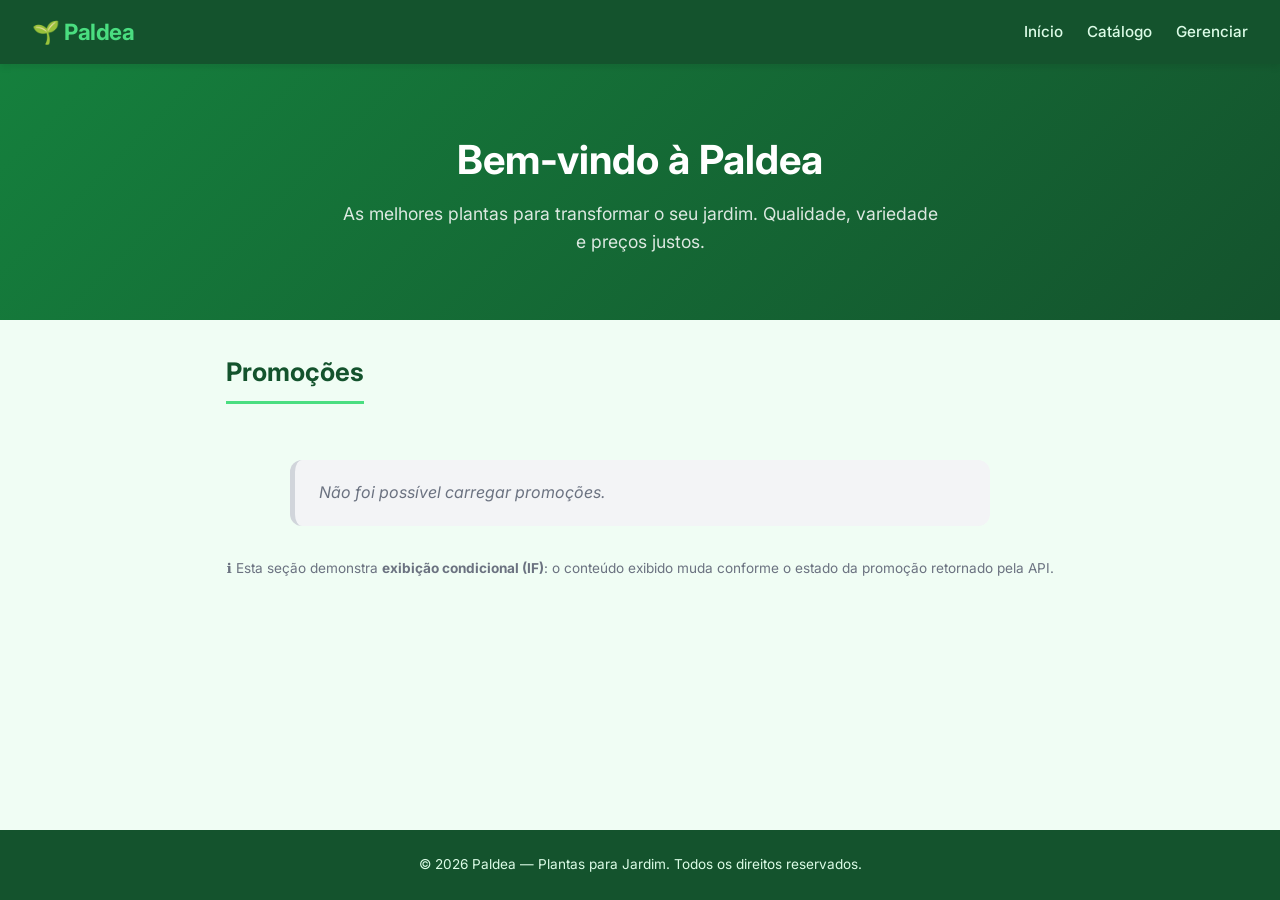
==== src/main/resources/static/index.html @ 4d17f5c3 "initial commit" ====
<!DOCTYPE html>
<html lang="pt-BR">
<head>
    <meta charset="UTF-8">
    <meta name="viewport" content="width=device-width, initial-scale=1.0">
    <meta name="description" content="Paldea - Loja de Plantas para Jardim. Encontre as melhores plantas ornamentais, aromáticas e suculentas.">
    <title>Paldea | Plantas para Jardim</title>
    <link rel="stylesheet" href="style.css">
</head>
<body>

    <!-- Navbar -->
    <header class="navbar">
        <span class="logo">🌱 Paldea</span>
        <nav>
            <a href="index.html">Início</a>
            <a href="catalogo.html">Catálogo</a>
            <a href="crud.html">Gerenciar</a>
        </nav>
    </header>

    <!-- Hero -->
    <section class="hero">
        <h1>Bem-vindo à Paldea</h1>
        <p>As melhores plantas para transformar o seu jardim. Qualidade, variedade e preços justos.</p>
    </section>

    <!-- Promoção — demonstra uso de IF -->
    <div class="container">
        <h2 class="section-title">Promoções</h2>

        <!-- Este bloco é preenchido via JS com lógica condicional (IF) -->
        <div id="promo-container">
            <p style="color: var(--gray-500);">Carregando promoções...</p>
        </div>

        <p style="margin-top:2rem; font-size:.85rem; color:var(--gray-500);">
            ℹ️ Esta seção demonstra <strong>exibição condicional (IF)</strong>: o conteúdo exibido muda conforme o estado da promoção retornado pela API.
        </p>
    </div>

    <footer>
        <p>&copy; 2026 Paldea — Plantas para Jardim. Todos os direitos reservados.</p>
    </footer>

    <script>
        // ========================================================
        // Demonstração de IF: exibe promoção ou mensagem padrão
        // ========================================================
        document.addEventListener('DOMContentLoaded', async () => {
            const container = document.getElementById('promo-container');

            try {
                const res = await fetch('/api/promocao');
                const promo = await res.json();

                // ---- IF condicional ----
                if (promo.ativa) {
                    container.innerHTML = `
                        <div class="promo-banner">
                            ${promo.mensagem}<br>
                            <span style="font-size:.85rem;font-weight:400;">Desconto de ${promo.desconto}% aplicado automaticamente no catálogo.</span>
                        </div>`;
                } else {
                    container.innerHTML = `
                        <div class="promo-hidden">
                            Nenhuma promoção ativa no momento. Fique de olho!
                        </div>`;
                }
            } catch (err) {
                container.innerHTML = `<div class="promo-hidden">Não foi possível carregar promoções.</div>`;
            }
        });
    </script>
</body>
</html>
---- src/main/resources/static/style.css ----
/* ===== Reset & Base ===== */
@import url('https://fonts.googleapis.com/css2?family=Inter:wght@400;500;600;700&display=swap');

*, *::before, *::after {
    margin: 0;
    padding: 0;
    box-sizing: border-box;
}

:root {
    --green-900: #14532d;
    --green-700: #15803d;
    --green-600: #16a34a;
    --green-500: #22c55e;
    --green-400: #4ade80;
    --green-100: #dcfce7;
    --green-50:  #f0fdf4;
    --earth-700: #78350f;
    --earth-500: #a16207;
    --earth-100: #fef3c7;
    --gray-900:  #111827;
    --gray-700:  #374151;
    --gray-500:  #6b7280;
    --gray-300:  #d1d5db;
    --gray-100:  #f3f4f6;
    --white:     #ffffff;
    --red-500:   #ef4444;
    --red-100:   #fee2e2;
    --blue-500:  #3b82f6;
    --shadow-sm: 0 1px 2px rgba(0,0,0,.05);
    --shadow-md: 0 4px 6px rgba(0,0,0,.07);
    --shadow-lg: 0 10px 24px rgba(0,0,0,.10);
    --radius:    12px;
    --transition: .2s ease;
}

html { scroll-behavior: smooth; }

body {
    font-family: 'Inter', system-ui, sans-serif;
    color: var(--gray-900);
    background: var(--green-50);
    line-height: 1.6;
    min-height: 100vh;
    display: flex;
    flex-direction: column;
}

a { color: var(--green-700); text-decoration: none; transition: color var(--transition); }
a:hover { color: var(--green-500); }

/* ===== Navbar ===== */
.navbar {
    background: var(--green-900);
    color: var(--white);
    padding: 0 2rem;
    display: flex;
    align-items: center;
    justify-content: space-between;
    height: 64px;
    position: sticky;
    top: 0;
    z-index: 100;
    box-shadow: var(--shadow-md);
}

.navbar .logo {
    font-size: 1.4rem;
    font-weight: 700;
    letter-spacing: -0.5px;
    color: var(--green-400);
}

.navbar nav { display: flex; gap: 1.5rem; }
.navbar nav a { color: var(--green-100); font-weight: 500; font-size: .95rem; }
.navbar nav a:hover { color: var(--white); }

/* ===== Hero ===== */
.hero {
    background: linear-gradient(135deg, var(--green-700), var(--green-900));
    color: var(--white);
    text-align: center;
    padding: 4rem 2rem;
}

.hero h1 { font-size: 2.5rem; font-weight: 700; margin-bottom: .5rem; }
.hero p  { font-size: 1.1rem; opacity: .85; max-width: 600px; margin: 0 auto; }

/* ===== Promo Banner ===== */
.promo-banner {
    background: linear-gradient(90deg, var(--earth-100), var(--green-100));
    border-left: 5px solid var(--green-600);
    padding: 1.25rem 1.5rem;
    border-radius: var(--radius);
    margin: 2rem auto;
    max-width: 700px;
    font-weight: 600;
    color: var(--green-900);
    box-shadow: var(--shadow-sm);
    animation: slideIn .5s ease;
}

.promo-hidden {
    background: var(--gray-100);
    border-left: 5px solid var(--gray-300);
    padding: 1.25rem 1.5rem;
    border-radius: var(--radius);
    margin: 2rem auto;
    max-width: 700px;
    color: var(--gray-500);
    font-style: italic;
}

@keyframes slideIn {
    from { opacity: 0; transform: translateY(-10px); }
    to   { opacity: 1; transform: translateY(0); }
}

/* ===== Container ===== */
.container {
    max-width: 1100px;
    margin: 0 auto;
    padding: 2rem;
    flex: 1;
}

/* ===== Section Titles ===== */
.section-title {
    font-size: 1.6rem;
    font-weight: 700;
    color: var(--green-900);
    margin-bottom: 1.5rem;
    padding-bottom: .5rem;
    border-bottom: 3px solid var(--green-400);
    display: inline-block;
}

/* ===== Cards Grid ===== */
.cards-grid {
    display: grid;
    grid-template-columns: repeat(auto-fill, minmax(280px, 1fr));
    gap: 1.5rem;
}

.card {
    background: var(--white);
    border-radius: var(--radius);
    padding: 1.5rem;
    box-shadow: var(--shadow-md);
    transition: transform var(--transition), box-shadow var(--transition);
    border-top: 4px solid var(--green-500);
}

.card:hover {
    transform: translateY(-4px);
    box-shadow: var(--shadow-lg);
}

.card h3 {
    font-size: 1.15rem;
    color: var(--green-900);
    margin-bottom: .4rem;
}

.card .categoria {
    display: inline-block;
    background: var(--green-100);
    color: var(--green-700);
    font-size: .75rem;
    font-weight: 600;
    padding: .2rem .6rem;
    border-radius: 999px;
    margin-bottom: .6rem;
}

.card p {
    font-size: .9rem;
    color: var(--gray-500);
    margin-bottom: .8rem;
}

.card .preco {
    font-size: 1.25rem;
    font-weight: 700;
    color: var(--green-600);
}

/* ===== Formulários (CRUD) ===== */
.form-section {
    background: var(--white);
    padding: 2rem;
    border-radius: var(--radius);
    box-shadow: var(--shadow-md);
    margin-bottom: 2rem;
}

.form-grid {
    display: grid;
    grid-template-columns: 1fr 1fr;
    gap: 1rem;
}

.form-grid .full { grid-column: 1 / -1; }

label {
    display: block;
    font-size: .85rem;
    font-weight: 600;
    color: var(--gray-700);
    margin-bottom: .3rem;
}

input, select, textarea {
    width: 100%;
    padding: .6rem .8rem;
    border: 1.5px solid var(--gray-300);
    border-radius: 8px;
    font-family: inherit;
    font-size: .95rem;
    transition: border-color var(--transition);
}

input:focus, select:focus, textarea:focus {
    outline: none;
    border-color: var(--green-500);
    box-shadow: 0 0 0 3px rgba(34,197,94,.15);
}

/* ===== Buttons ===== */
.btn-row {
    display: flex;
    gap: .75rem;
    margin-top: 1rem;
    flex-wrap: wrap;
}

.btn {
    display: inline-flex;
    align-items: center;
    gap: .4rem;
    padding: .6rem 1.2rem;
    border: none;
    border-radius: 8px;
    font-family: inherit;
    font-size: .9rem;
    font-weight: 600;
    cursor: pointer;
    transition: background var(--transition), transform var(--transition);
}

.btn:active { transform: scale(.97); }

.btn-primary   { background: var(--green-600); color: var(--white); }
.btn-primary:hover { background: var(--green-700); }

.btn-secondary { background: var(--blue-500); color: var(--white); }
.btn-secondary:hover { background: #2563eb; }

.btn-warning   { background: var(--earth-500); color: var(--white); }
.btn-warning:hover { background: var(--earth-700); }

.btn-danger    { background: var(--red-500); color: var(--white); }
.btn-danger:hover { background: #dc2626; }

/* ===== Table ===== */
.table-wrapper {
    overflow-x: auto;
    margin-top: 1.5rem;
}

table {
    width: 100%;
    border-collapse: collapse;
    font-size: .9rem;
}

thead { background: var(--green-900); color: var(--white); }
th, td { padding: .75rem 1rem; text-align: left; }
tbody tr { border-bottom: 1px solid var(--gray-300); transition: background var(--transition); }
tbody tr:hover { background: var(--green-50); }

/* ===== Toast ===== */
.toast {
    position: fixed;
    bottom: 2rem;
    right: 2rem;
    background: var(--green-900);
    color: var(--white);
    padding: .8rem 1.4rem;
    border-radius: 8px;
    font-weight: 500;
    box-shadow: var(--shadow-lg);
    opacity: 0;
    transform: translateY(20px);
    transition: all .3s ease;
    z-index: 1000;
    pointer-events: none;
}

.toast.show {
    opacity: 1;
    transform: translateY(0);
}

.toast.error {
    background: var(--red-500);
}

/* ===== Footer ===== */
footer {
    background: var(--green-900);
    color: var(--green-100);
    text-align: center;
    padding: 1.5rem;
    font-size: .85rem;
    margin-top: auto;
}

/* ===== Responsive ===== */
@media (max-width: 640px) {
    .hero h1 { font-size: 1.8rem; }
    .form-grid { grid-template-columns: 1fr; }
    .navbar { padding: 0 1rem; }
    .navbar nav { gap: .8rem; }
    .container { padding: 1rem; }
}
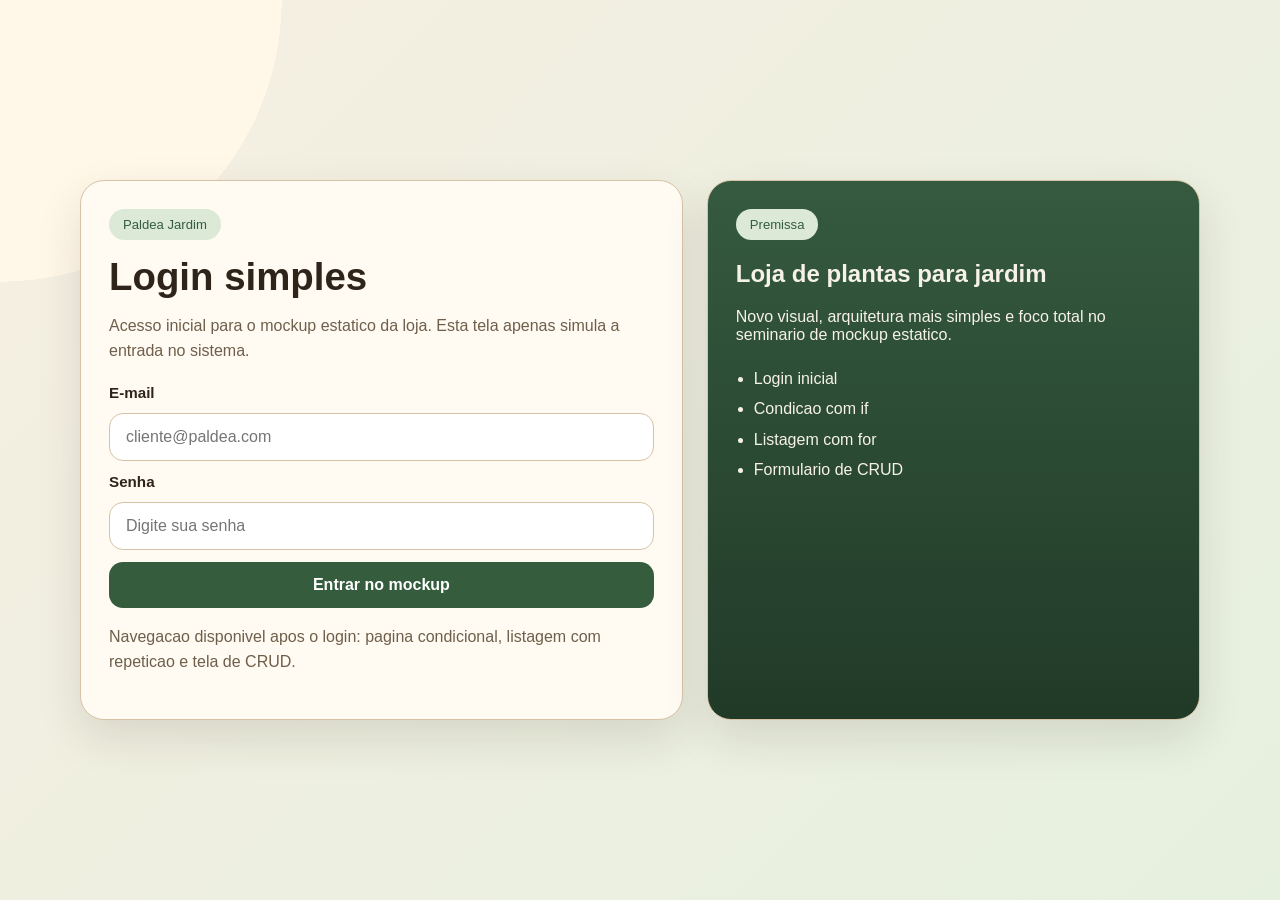
==== commit e704860a: "Mockup estatico inicial da Paldea" ====
--- a/src/main/resources/static/index.html
+++ b/src/main/resources/static/index.html
@@ -3,73 +3,55 @@
 <head>
     <meta charset="UTF-8">
     <meta name="viewport" content="width=device-width, initial-scale=1.0">
-    <meta name="description" content="Paldea - Loja de Plantas para Jardim. Encontre as melhores plantas ornamentais, aromáticas e suculentas.">
-    <title>Paldea | Plantas para Jardim</title>
+    <meta name="description" content="Paldea - acesso inicial ao mockup estatico da loja de plantas.">
+    <title>Paldea | Login</title>
     <link rel="stylesheet" href="style.css">
 </head>
-<body>
+<body class="login-body">
+    <main class="login-shell">
+        <section class="login-panel">
+            <div class="brand-chip">Paldea Jardim</div>
+            <h1>Login simples</h1>
+            <p class="lead">
+                Acesso inicial para o mockup estatico da loja. Esta tela apenas simula a entrada no sistema.
+            </p>
 
-    <!-- Navbar -->
-    <header class="navbar">
-        <span class="logo">🌱 Paldea</span>
-        <nav>
-            <a href="index.html">Início</a>
-            <a href="catalogo.html">Catálogo</a>
-            <a href="crud.html">Gerenciar</a>
-        </nav>
-    </header>
+            <form id="loginForm" class="login-form">
+                <label for="email">E-mail</label>
+                <input id="email" type="email" placeholder="cliente@paldea.com">
 
-    <!-- Hero -->
-    <section class="hero">
-        <h1>Bem-vindo à Paldea</h1>
-        <p>As melhores plantas para transformar o seu jardim. Qualidade, variedade e preços justos.</p>
-    </section>
+                <label for="senha">Senha</label>
+                <input id="senha" type="password" placeholder="Digite sua senha">
 
-    <!-- Promoção — demonstra uso de IF -->
-    <div class="container">
-        <h2 class="section-title">Promoções</h2>
+                <button type="submit" class="btn btn-primary">Entrar no mockup</button>
+            </form>
 
-        <!-- Este bloco é preenchido via JS com lógica condicional (IF) -->
-        <div id="promo-container">
-            <p style="color: var(--gray-500);">Carregando promoções...</p>
-        </div>
+            <p class="hint">
+                Navegacao disponivel apos o login: pagina condicional, listagem com repeticao e tela de CRUD.
+            </p>
+        </section>
 
-        <p style="margin-top:2rem; font-size:.85rem; color:var(--gray-500);">
-            ℹ️ Esta seção demonstra <strong>exibição condicional (IF)</strong>: o conteúdo exibido muda conforme o estado da promoção retornado pela API.
-        </p>
-    </div>
-
-    <footer>
-        <p>&copy; 2026 Paldea — Plantas para Jardim. Todos os direitos reservados.</p>
-    </footer>
+        <section class="login-showcase">
+            <div class="showcase-card">
+                <span class="mini-label">Premissa</span>
+                <h2>Loja de plantas para jardim</h2>
+                <p>
+                    Novo visual, arquitetura mais simples e foco total no seminario de mockup estatico.
+                </p>
+                <ul class="showcase-list">
+                    <li>Login inicial</li>
+                    <li>Condicao com if</li>
+                    <li>Listagem com for</li>
+                    <li>Formulario de CRUD</li>
+                </ul>
+            </div>
+        </section>
+    </main>
 
     <script>
-        // ========================================================
-        // Demonstração de IF: exibe promoção ou mensagem padrão
-        // ========================================================
-        document.addEventListener('DOMContentLoaded', async () => {
-            const container = document.getElementById('promo-container');
-
-            try {
-                const res = await fetch('/api/promocao');
-                const promo = await res.json();
-
-                // ---- IF condicional ----
-                if (promo.ativa) {
-                    container.innerHTML = `
-                        <div class="promo-banner">
-                            ${promo.mensagem}<br>
-                            <span style="font-size:.85rem;font-weight:400;">Desconto de ${promo.desconto}% aplicado automaticamente no catálogo.</span>
-                        </div>`;
-                } else {
-                    container.innerHTML = `
-                        <div class="promo-hidden">
-                            Nenhuma promoção ativa no momento. Fique de olho!
-                        </div>`;
-                }
-            } catch (err) {
-                container.innerHTML = `<div class="promo-hidden">Não foi possível carregar promoções.</div>`;
-            }
+        document.getElementById('loginForm').addEventListener('submit', function (event) {
+            event.preventDefault();
+            window.location.href = 'condicional.html';
         });
     </script>
 </body>
--- a/src/main/resources/static/style.css
+++ b/src/main/resources/static/style.css
@@ -1,326 +1,282 @@
-/* ===== Reset & Base ===== */
-@import url('https://fonts.googleapis.com/css2?family=Inter:wght@400;500;600;700&display=swap');
-
-*, *::before, *::after {
+:root {
+    --bg: #f4efe6;
+    --surface: #fffaf2;
+    --surface-strong: #f0e2cc;
+    --line: #d6c3a5;
+    --text: #2f2419;
+    --muted: #6f5f4a;
+    --accent: #345c3d;
+    --accent-soft: #dce9d7;
+    --warn: #b5792d;
+    --danger: #9b3d30;
+    --shadow: 0 18px 45px rgba(47, 36, 25, 0.12);
+}
+
+* {
+    box-sizing: border-box;
+}
+
+body {
     margin: 0;
-    padding: 0;
-    box-sizing: border-box;
-}
-
-:root {
-    --green-900: #14532d;
-    --green-700: #15803d;
-    --green-600: #16a34a;
-    --green-500: #22c55e;
-    --green-400: #4ade80;
-    --green-100: #dcfce7;
-    --green-50:  #f0fdf4;
-    --earth-700: #78350f;
-    --earth-500: #a16207;
-    --earth-100: #fef3c7;
-    --gray-900:  #111827;
-    --gray-700:  #374151;
-    --gray-500:  #6b7280;
-    --gray-300:  #d1d5db;
-    --gray-100:  #f3f4f6;
-    --white:     #ffffff;
-    --red-500:   #ef4444;
-    --red-100:   #fee2e2;
-    --blue-500:  #3b82f6;
-    --shadow-sm: 0 1px 2px rgba(0,0,0,.05);
-    --shadow-md: 0 4px 6px rgba(0,0,0,.07);
-    --shadow-lg: 0 10px 24px rgba(0,0,0,.10);
-    --radius:    12px;
-    --transition: .2s ease;
-}
-
-html { scroll-behavior: smooth; }
-
-body {
-    font-family: 'Inter', system-ui, sans-serif;
-    color: var(--gray-900);
-    background: var(--green-50);
+    font-family: "Trebuchet MS", Verdana, sans-serif;
+    color: var(--text);
+    background:
+        radial-gradient(circle at top left, #fff7e8 0, #fff7e8 18%, transparent 18%),
+        linear-gradient(135deg, #f6efe2, #e6f0df);
+    min-height: 100vh;
+}
+
+a {
+    color: inherit;
+    text-decoration: none;
+}
+
+.login-body {
+    display: flex;
+    align-items: center;
+    justify-content: center;
+    padding: 32px;
+}
+
+.login-shell,
+.page-shell {
+    width: min(1120px, calc(100% - 32px));
+    margin: 0 auto;
+}
+
+.login-shell {
+    display: grid;
+    grid-template-columns: 1.1fr 0.9fr;
+    gap: 24px;
+}
+
+.login-panel,
+.showcase-card,
+.hero-card,
+.panel {
+    background: var(--surface);
+    border: 1px solid var(--line);
+    border-radius: 24px;
+    box-shadow: var(--shadow);
+}
+
+.login-panel,
+.showcase-card,
+.hero-card,
+.panel {
+    padding: 28px;
+}
+
+.brand-chip,
+.mini-label,
+.tag {
+    display: inline-block;
+    border-radius: 999px;
+    padding: 8px 14px;
+    font-size: 0.82rem;
+    background: var(--accent-soft);
+    color: var(--accent);
+}
+
+.login-panel h1,
+.hero-card h1 {
+    margin: 18px 0 10px;
+    font-size: clamp(2rem, 3vw, 3.2rem);
+    line-height: 1;
+}
+
+.lead,
+.hint,
+.hero-card p,
+.panel p {
+    color: var(--muted);
     line-height: 1.6;
-    min-height: 100vh;
-    display: flex;
-    flex-direction: column;
-}
-
-a { color: var(--green-700); text-decoration: none; transition: color var(--transition); }
-a:hover { color: var(--green-500); }
-
-/* ===== Navbar ===== */
-.navbar {
-    background: var(--green-900);
-    color: var(--white);
-    padding: 0 2rem;
-    display: flex;
-    align-items: center;
-    justify-content: space-between;
-    height: 64px;
-    position: sticky;
-    top: 0;
-    z-index: 100;
-    box-shadow: var(--shadow-md);
-}
-
-.navbar .logo {
-    font-size: 1.4rem;
+}
+
+.login-form,
+.crud-form {
+    display: grid;
+    gap: 12px;
+    margin-top: 20px;
+}
+
+label {
     font-weight: 700;
-    letter-spacing: -0.5px;
-    color: var(--green-400);
-}
-
-.navbar nav { display: flex; gap: 1.5rem; }
-.navbar nav a { color: var(--green-100); font-weight: 500; font-size: .95rem; }
-.navbar nav a:hover { color: var(--white); }
-
-/* ===== Hero ===== */
-.hero {
-    background: linear-gradient(135deg, var(--green-700), var(--green-900));
-    color: var(--white);
-    text-align: center;
-    padding: 4rem 2rem;
-}
-
-.hero h1 { font-size: 2.5rem; font-weight: 700; margin-bottom: .5rem; }
-.hero p  { font-size: 1.1rem; opacity: .85; max-width: 600px; margin: 0 auto; }
-
-/* ===== Promo Banner ===== */
-.promo-banner {
-    background: linear-gradient(90deg, var(--earth-100), var(--green-100));
-    border-left: 5px solid var(--green-600);
-    padding: 1.25rem 1.5rem;
-    border-radius: var(--radius);
-    margin: 2rem auto;
-    max-width: 700px;
-    font-weight: 600;
-    color: var(--green-900);
-    box-shadow: var(--shadow-sm);
-    animation: slideIn .5s ease;
-}
-
-.promo-hidden {
-    background: var(--gray-100);
-    border-left: 5px solid var(--gray-300);
-    padding: 1.25rem 1.5rem;
-    border-radius: var(--radius);
-    margin: 2rem auto;
-    max-width: 700px;
-    color: var(--gray-500);
-    font-style: italic;
-}
-
-@keyframes slideIn {
-    from { opacity: 0; transform: translateY(-10px); }
-    to   { opacity: 1; transform: translateY(0); }
-}
-
-/* ===== Container ===== */
-.container {
-    max-width: 1100px;
-    margin: 0 auto;
-    padding: 2rem;
-    flex: 1;
-}
-
-/* ===== Section Titles ===== */
-.section-title {
-    font-size: 1.6rem;
-    font-weight: 700;
-    color: var(--green-900);
-    margin-bottom: 1.5rem;
-    padding-bottom: .5rem;
-    border-bottom: 3px solid var(--green-400);
-    display: inline-block;
-}
-
-/* ===== Cards Grid ===== */
-.cards-grid {
-    display: grid;
-    grid-template-columns: repeat(auto-fill, minmax(280px, 1fr));
-    gap: 1.5rem;
-}
-
-.card {
-    background: var(--white);
-    border-radius: var(--radius);
-    padding: 1.5rem;
-    box-shadow: var(--shadow-md);
-    transition: transform var(--transition), box-shadow var(--transition);
-    border-top: 4px solid var(--green-500);
-}
-
-.card:hover {
-    transform: translateY(-4px);
-    box-shadow: var(--shadow-lg);
-}
-
-.card h3 {
-    font-size: 1.15rem;
-    color: var(--green-900);
-    margin-bottom: .4rem;
-}
-
-.card .categoria {
-    display: inline-block;
-    background: var(--green-100);
-    color: var(--green-700);
-    font-size: .75rem;
-    font-weight: 600;
-    padding: .2rem .6rem;
-    border-radius: 999px;
-    margin-bottom: .6rem;
-}
-
-.card p {
-    font-size: .9rem;
-    color: var(--gray-500);
-    margin-bottom: .8rem;
-}
-
-.card .preco {
-    font-size: 1.25rem;
-    font-weight: 700;
-    color: var(--green-600);
-}
-
-/* ===== Formulários (CRUD) ===== */
-.form-section {
-    background: var(--white);
-    padding: 2rem;
-    border-radius: var(--radius);
-    box-shadow: var(--shadow-md);
-    margin-bottom: 2rem;
-}
-
-.form-grid {
-    display: grid;
-    grid-template-columns: 1fr 1fr;
-    gap: 1rem;
-}
-
-.form-grid .full { grid-column: 1 / -1; }
-
-label {
-    display: block;
-    font-size: .85rem;
-    font-weight: 600;
-    color: var(--gray-700);
-    margin-bottom: .3rem;
-}
-
-input, select, textarea {
+    font-size: 0.95rem;
+}
+
+input,
+select,
+textarea {
     width: 100%;
-    padding: .6rem .8rem;
-    border: 1.5px solid var(--gray-300);
-    border-radius: 8px;
-    font-family: inherit;
-    font-size: .95rem;
-    transition: border-color var(--transition);
-}
-
-input:focus, select:focus, textarea:focus {
-    outline: none;
-    border-color: var(--green-500);
-    box-shadow: 0 0 0 3px rgba(34,197,94,.15);
-}
-
-/* ===== Buttons ===== */
-.btn-row {
-    display: flex;
-    gap: .75rem;
-    margin-top: 1rem;
-    flex-wrap: wrap;
+    padding: 14px 16px;
+    border-radius: 14px;
+    border: 1px solid var(--line);
+    background: #fff;
+    font: inherit;
+    color: var(--text);
 }
 
 .btn {
     display: inline-flex;
     align-items: center;
-    gap: .4rem;
-    padding: .6rem 1.2rem;
-    border: none;
-    border-radius: 8px;
-    font-family: inherit;
-    font-size: .9rem;
-    font-weight: 600;
+    justify-content: center;
+    padding: 14px 18px;
+    border: 0;
+    border-radius: 14px;
+    font: inherit;
+    font-weight: 700;
     cursor: pointer;
-    transition: background var(--transition), transform var(--transition);
-}
-
-.btn:active { transform: scale(.97); }
-
-.btn-primary   { background: var(--green-600); color: var(--white); }
-.btn-primary:hover { background: var(--green-700); }
-
-.btn-secondary { background: var(--blue-500); color: var(--white); }
-.btn-secondary:hover { background: #2563eb; }
-
-.btn-warning   { background: var(--earth-500); color: var(--white); }
-.btn-warning:hover { background: var(--earth-700); }
-
-.btn-danger    { background: var(--red-500); color: var(--white); }
-.btn-danger:hover { background: #dc2626; }
-
-/* ===== Table ===== */
-.table-wrapper {
-    overflow-x: auto;
-    margin-top: 1.5rem;
+}
+
+.btn-primary {
+    background: var(--accent);
+    color: #fff;
+}
+
+.btn-secondary {
+    background: var(--surface-strong);
+    color: var(--text);
+}
+
+.btn-warning {
+    background: #f0d7a9;
+    color: #5c3c11;
+}
+
+.btn-danger {
+    background: #ead0cc;
+    color: var(--danger);
+}
+
+.login-showcase {
+    display: flex;
+}
+
+.showcase-card {
+    width: 100%;
+    background: linear-gradient(180deg, #355a3f, #213a28);
+    color: #f7f2e9;
+}
+
+.showcase-list {
+    margin: 20px 0 0;
+    padding-left: 18px;
+    line-height: 1.9;
+}
+
+.topbar {
+    width: min(1120px, calc(100% - 32px));
+    margin: 24px auto 0;
+    padding: 18px 22px;
+    background: rgba(255, 250, 242, 0.9);
+    border: 1px solid var(--line);
+    border-radius: 20px;
+    display: flex;
+    align-items: center;
+    justify-content: space-between;
+    gap: 18px;
+    box-shadow: var(--shadow);
+}
+
+.menu {
+    display: flex;
+    flex-wrap: wrap;
+    gap: 10px;
+}
+
+.menu a {
+    padding: 10px 14px;
+    border-radius: 999px;
+    color: var(--muted);
+}
+
+.menu a.active {
+    background: var(--accent);
+    color: #fff;
+}
+
+.page-shell {
+    padding: 26px 0 40px;
+}
+
+.panel-grid,
+.crud-layout {
+    display: grid;
+    grid-template-columns: repeat(2, minmax(0, 1fr));
+    gap: 24px;
+    margin-top: 24px;
+}
+
+.cards-grid {
+    margin-top: 18px;
+    display: grid;
+    grid-template-columns: repeat(3, minmax(0, 1fr));
+    gap: 18px;
+}
+
+.plant-card {
+    background: #fff;
+    border: 1px solid var(--line);
+    border-radius: 20px;
+    padding: 20px;
+}
+
+.plant-card h3 {
+    margin: 14px 0 10px;
+}
+
+.condition-box {
+    border-radius: 18px;
+    padding: 22px;
+}
+
+.condition-box.success {
+    background: #e0efdd;
+    color: #21412a;
+}
+
+.condition-box.neutral {
+    background: #f2eadb;
+    color: #56442d;
+}
+
+.action-list {
+    display: grid;
+    gap: 12px;
+}
+
+.preview-box {
+    margin-top: 22px;
+    padding: 18px;
+    border-radius: 18px;
+    background: #fff;
+    border: 1px solid var(--line);
 }
 
 table {
     width: 100%;
     border-collapse: collapse;
-    font-size: .9rem;
-}
-
-thead { background: var(--green-900); color: var(--white); }
-th, td { padding: .75rem 1rem; text-align: left; }
-tbody tr { border-bottom: 1px solid var(--gray-300); transition: background var(--transition); }
-tbody tr:hover { background: var(--green-50); }
-
-/* ===== Toast ===== */
-.toast {
-    position: fixed;
-    bottom: 2rem;
-    right: 2rem;
-    background: var(--green-900);
-    color: var(--white);
-    padding: .8rem 1.4rem;
-    border-radius: 8px;
-    font-weight: 500;
-    box-shadow: var(--shadow-lg);
-    opacity: 0;
-    transform: translateY(20px);
-    transition: all .3s ease;
-    z-index: 1000;
-    pointer-events: none;
-}
-
-.toast.show {
-    opacity: 1;
-    transform: translateY(0);
-}
-
-.toast.error {
-    background: var(--red-500);
-}
-
-/* ===== Footer ===== */
-footer {
-    background: var(--green-900);
-    color: var(--green-100);
-    text-align: center;
-    padding: 1.5rem;
-    font-size: .85rem;
-    margin-top: auto;
-}
-
-/* ===== Responsive ===== */
-@media (max-width: 640px) {
-    .hero h1 { font-size: 1.8rem; }
-    .form-grid { grid-template-columns: 1fr; }
-    .navbar { padding: 0 1rem; }
-    .navbar nav { gap: .8rem; }
-    .container { padding: 1rem; }
-}
+    margin-top: 10px;
+}
+
+th,
+td {
+    text-align: left;
+    padding: 12px;
+    border-bottom: 1px solid var(--line);
+}
+
+@media (max-width: 900px) {
+    .login-shell,
+    .panel-grid,
+    .crud-layout,
+    .cards-grid {
+        grid-template-columns: 1fr;
+    }
+
+    .topbar {
+        flex-direction: column;
+        align-items: flex-start;
+    }
+}
